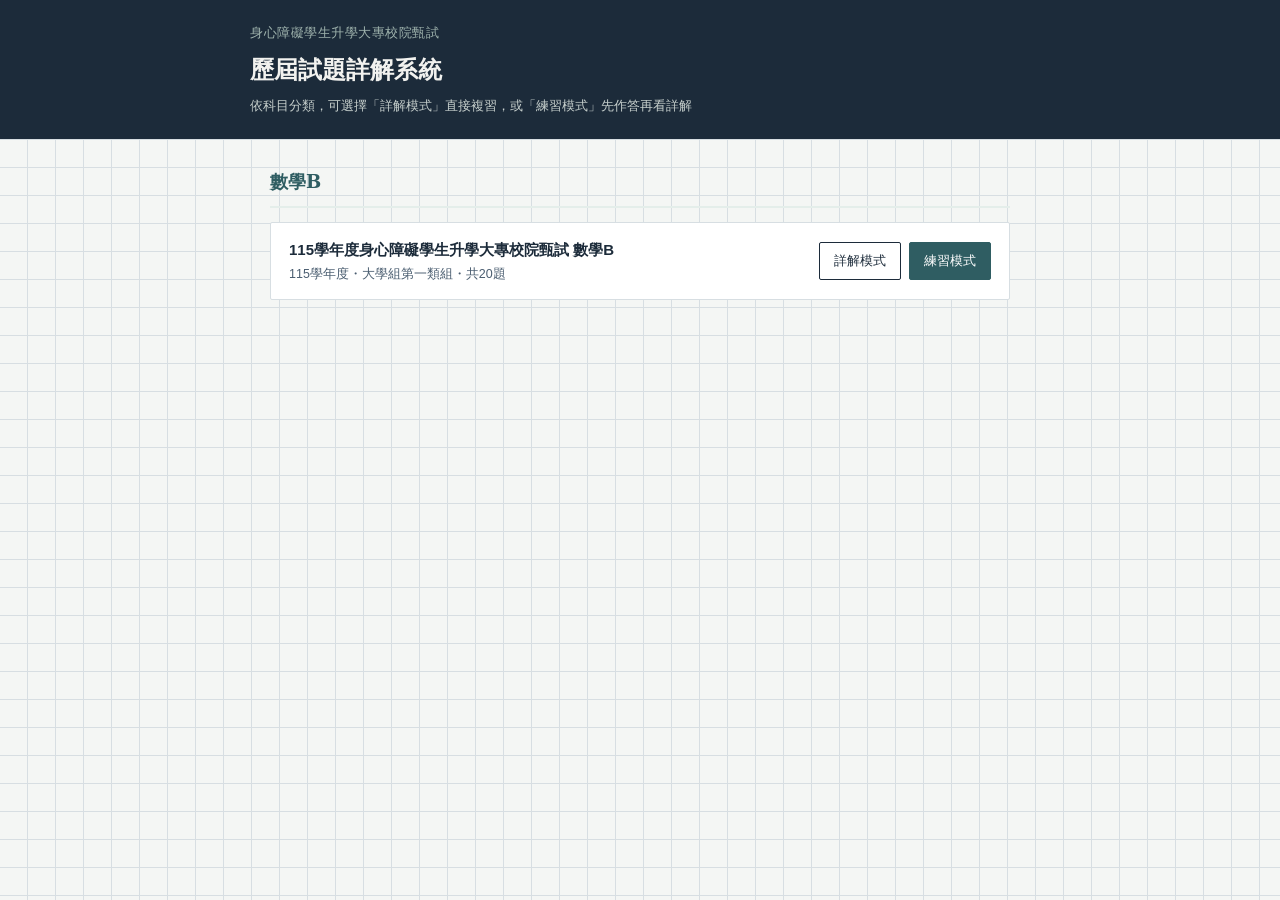
==== index.html @ 13c9425a "改資料夾位置" ====
<!DOCTYPE html>
<html lang="zh-Hant">
<head>
<meta charset="UTF-8">
<meta name="viewport" content="width=device-width, initial-scale=1.0">
<title>歷屆試題詳解系統</title>
<link rel="stylesheet" href="shared/styles.css">
</head>
<body>

<header class="top">
  <div class="inner">
    <div class="kicker">身心障礙學生升學大專校院甄試</div>
    <h1>歷屆試題詳解系統</h1>
    <div class="meta">依科目分類，可選擇「詳解模式」直接複習，或「練習模式」先作答再看詳解</div>
  </div>
</header>

<div class="wrap">
  <div id="content">
    <div class="empty-note">載入中…</div>
  </div>
</div>

<script>
async function loadManifest(){
  const contentEl = document.getElementById('content');
  try{
    const res = await fetch('manifest.json');
    if(!res.ok) throw new Error('manifest fetch failed');
    const data = await res.json();
    renderExams(data.exams || []);
  }catch(err){
    contentEl.innerHTML = '<div class="empty-note">' +
      '無法載入考卷清單。若你是直接用瀏覽器打開這個檔案（file://），' +
      '請改成透過網頁伺服器開啟（例如部署到GitHub Pages後用網址開啟），' +
      '否則瀏覽器會擋掉本機JSON的讀取。</div>';
    console.error(err);
  }
}

function renderExams(exams){
  const contentEl = document.getElementById('content');
  if(exams.length === 0){
    contentEl.innerHTML = '<div class="empty-note">目前還沒有任何考卷資料。</div>';
    return;
  }
  // group by subject
  const groups = {};
  exams.forEach(function(ex){
    const key = ex.subject || '未分類';
    if(!groups[key]) groups[key] = [];
    groups[key].push(ex);
  });

  let html = '';
  Object.keys(groups).sort().forEach(function(subject){
    html += '<div class="subject-group"><h2>' + escapeHtml(subject) + '</h2>';
    groups[subject]
      .sort(function(a,b){ return (b.year||'').localeCompare(a.year||''); })
      .forEach(function(ex){
        html += '<div class="exam-row">';
        html += '<div><div class="exam-title">' + escapeHtml(ex.title || (ex.year+'年 '+ex.subject)) + '</div>';
        html += '<div class="exam-meta">' + escapeHtml(ex.year) + '學年度・' + escapeHtml(ex.group||'') +
                 '・共' + (ex.questionCount||'') + '題</div></div>';
        html += '<div class="exam-actions">';
        html += '<a href="viewer.html?exam=' + encodeURIComponent(ex.id) + '">詳解模式</a>';
        html += '<a class="primary" href="practice.html?exam=' + encodeURIComponent(ex.id) + '">練習模式</a>';
        html += '</div></div>';
      });
    html += '</div>';
  });
  contentEl.innerHTML = html;
}

function escapeHtml(str){
  const div = document.createElement('div');
  div.textContent = str == null ? '' : String(str);
  return div.innerHTML;
}

loadManifest();
</script>

</body>
</html>
---- shared/styles.css ----
:root{
  --ink:#1c2b3a;
  --slate:#4a5d70;
  --paper:#f4f6f4;
  --card:#ffffff;
  --line:#d7dee2;
  --accent:#2f5d62;
  --accent-soft:#e4eeea;
  --mark:#c98a2d;
  --mark-soft:#faf1de;
  --bad:#a94442;
  --bad-soft:#f7e6e5;
  --good:#2f6f4a;
  --good-soft:#e6f2ea;
  --mono:"Consolas","SFMono-Regular","Menlo",monospace;
  --serif:"Noto Serif TC","Songti TC","PMingLiU","serif";
  --sans:"Noto Sans TC","PingFang TC","Microsoft JhengHei","Heiti TC",sans-serif;
}
*{box-sizing:border-box;}
html,body{margin:0;padding:0;}
body{
  font-family:var(--sans);
  color:var(--ink);
  background-color:var(--paper);
  background-image:
    linear-gradient(var(--line) 1px, transparent 1px),
    linear-gradient(90deg, var(--line) 1px, transparent 1px);
  background-size:28px 28px;
  background-position:-1px -1px;
  line-height:1.7;
  -webkit-font-smoothing:antialiased;
}
.wrap{max-width:780px;margin:0 auto;padding:0 20px 80px;}
a{color:inherit;}

/* ---------- header ---------- */
header.top{
  position:sticky; top:0; z-index:10;
  background:var(--ink);
  color:#f2f2ef;
  padding:22px 20px;
  margin-bottom:28px;
}
header.top .inner{max-width:780px;margin:0 auto;}
header.top .kicker{font-size:13px; letter-spacing:.04em; color:#9fb3ad; margin-bottom:6px;}
header.top h1{font-family:var(--serif); font-size:24px; font-weight:600; margin:0 0 4px;}
header.top .meta{font-size:13px; color:#c7d0cd;}
header.top .backlink{
  display:inline-block; margin-top:10px; font-size:13px;
  color:#c7d0cd; text-decoration:none; border-bottom:1px solid #4a5d70;
}
header.top .backlink:hover{color:#fff;}

/* ---------- controls ---------- */
.controls{display:flex; gap:10px; flex-wrap:wrap; margin:16px 0 28px;}
.controls button, .controls a.btn{
  font-family:var(--sans); font-size:13px; cursor:pointer;
  border:1px solid var(--ink); background:var(--card); color:var(--ink);
  padding:8px 16px; border-radius:2px; text-decoration:none;
  display:inline-block; transition:background .15s, color .15s;
}
.controls button:hover, .controls a.btn:hover{background:var(--ink); color:#fff;}
.controls .primary{background:var(--accent); border-color:var(--accent); color:#fff;}
.controls .primary:hover{background:#254a4e;}

/* ---------- question cards (viewer) ---------- */
.qcard{
  background:var(--card);
  border:1px solid var(--line);
  border-left:5px solid var(--accent);
  border-radius:2px;
  margin-bottom:18px;
  overflow:hidden;
}
.qhead{display:flex; align-items:flex-start; gap:14px; padding:18px 20px 16px; cursor:pointer;}
.qnum{flex:0 0 auto; font-family:var(--serif); font-size:20px; font-weight:600; color:var(--accent); width:34px;}
.qbody{flex:1 1 auto; min-width:0;}
.qtext{font-size:15.5px; color:var(--ink); margin-bottom:10px;}
.options{display:grid; grid-template-columns:1fr 1fr; gap:6px 18px; font-size:14.5px; color:var(--slate);}
.options div{padding:2px 0;}
.ans-badge{
  flex:0 0 auto; font-family:var(--mono); font-size:13px; font-weight:700;
  color:#fff; background:var(--mark); border-radius:50%;
  width:30px; height:30px; display:flex; align-items:center; justify-content:center; margin-top:2px;
}
.solution{border-top:1px dashed var(--line); background:var(--mark-soft); padding:18px 20px 20px 20px; display:none;}
.qcard.open .solution{display:block;}
.solution .label{font-size:12px; letter-spacing:.03em; color:var(--mark); font-weight:700; margin-bottom:10px;}
.solution .steps{margin:0; padding-left:0; list-style:none;}
.solution .steps li{position:relative; padding:4px 0 4px 22px; font-size:14.5px; color:var(--ink);}
.solution .steps li::before{content:"›"; position:absolute; left:2px; top:4px; color:var(--mark); font-weight:700;}
.final{margin-top:12px; padding-top:10px; border-top:1px solid var(--line); font-weight:700; color:var(--accent); font-size:15px;}

/* ---------- practice mode ---------- */
.pcard{
  background:var(--card); border:1px solid var(--line); border-left:5px solid var(--slate);
  border-radius:2px; margin-bottom:18px; padding:18px 20px 20px;
}
.pcard.correct{border-left-color:var(--good);}
.pcard.wrong{border-left-color:var(--bad);}
.pcard .qhead2{display:flex; gap:14px; align-items:flex-start; margin-bottom:12px;}
.pcard .qnum{flex:0 0 auto; font-family:var(--serif); font-size:20px; font-weight:600; color:var(--slate); width:34px;}
.pcard .qtext{font-size:15.5px;}
.poptions{display:grid; grid-template-columns:1fr 1fr; gap:8px 14px; margin-left:48px;}
.poption{
  border:1px solid var(--line); border-radius:3px; padding:9px 12px;
  font-size:14.5px; cursor:pointer; background:#fbfbfa;
  transition:background .12s, border-color .12s;
}
.poption:hover{background:var(--accent-soft);}
.poption.selected{border-color:var(--accent); background:var(--accent-soft); font-weight:600;}
.poption.correct-pick{border-color:var(--good); background:var(--good-soft); font-weight:700;}
.poption.wrong-pick{border-color:var(--bad); background:var(--bad-soft); font-weight:700;}
.poption.reveal-correct{border-color:var(--good); background:var(--good-soft);}
.presult{
  margin:12px 0 0 48px; padding:10px 14px; border-radius:3px;
  font-size:13.5px; font-weight:700; display:none;
}
.presult.show{display:block;}
.presult.right{background:var(--good-soft); color:var(--good);}
.presult.wrong{background:var(--bad-soft); color:var(--bad);}
.psolution{
  margin:14px 0 0 48px; padding:14px 16px; background:var(--mark-soft);
  border-radius:3px; display:none;
}
.psolution.show{display:block;}
.psolution .label{font-size:12px; letter-spacing:.03em; color:var(--mark); font-weight:700; margin-bottom:8px;}
.psolution .steps{margin:0; padding-left:0; list-style:none;}
.psolution .steps li{position:relative; padding:4px 0 4px 22px; font-size:14px;}
.psolution .steps li::before{content:"›"; position:absolute; left:2px; top:4px; color:var(--mark); font-weight:700;}

.summary-bar{
  position:sticky; bottom:0; background:var(--ink); color:#fff;
  padding:14px 20px; margin-top:20px; border-radius:2px;
  display:flex; justify-content:space-between; align-items:center; flex-wrap:wrap; gap:10px;
  font-size:14px;
}
.summary-bar .score{font-family:var(--serif); font-size:18px; font-weight:600;}

/* ---------- entry portal ---------- */
.subject-group{margin-bottom:32px;}
.subject-group h2{
  font-family:var(--serif); font-size:18px; font-weight:600;
  color:var(--accent); border-bottom:2px solid var(--accent-soft); padding-bottom:8px; margin-bottom:14px;
}
.exam-row{
  display:flex; align-items:center; justify-content:space-between; gap:14px;
  background:var(--card); border:1px solid var(--line); border-radius:2px;
  padding:14px 18px; margin-bottom:10px; flex-wrap:wrap;
}
.exam-row .exam-title{font-size:15px; font-weight:600;}
.exam-row .exam-meta{font-size:12.5px; color:var(--slate); margin-top:2px;}
.exam-row .exam-actions{display:flex; gap:8px; flex-wrap:wrap;}
.exam-row .exam-actions a{
  font-size:13px; padding:7px 14px; border-radius:2px; text-decoration:none;
  border:1px solid var(--ink); color:var(--ink);
}
.exam-row .exam-actions a.primary{background:var(--accent); border-color:var(--accent); color:#fff;}
.empty-note{font-size:14px; color:var(--slate); padding:20px; text-align:center;}

/* ---------- math notation ---------- */
.frac{
  display:inline-flex; flex-direction:column; align-items:center;
  vertical-align:middle; margin:0 3px; font-size:0.92em; line-height:1.15; text-align:center;
}
.frac .num, .frac .den{padding:0 4px; white-space:nowrap;}
.frac .num{border-bottom:1.2px solid currentColor;}
.frac.small{font-size:0.78em;}
sup{font-size:0.72em;}
sub{font-size:0.72em;}
sup .frac, sub .frac{font-size:0.85em; margin:0 1px;}
.matrix{display:inline-flex; align-items:center; vertical-align:middle; margin:0 4px;}
.matrix .bracket{font-size:2em; font-weight:300; line-height:1; padding:0 1px; transform:scaleY(1.15);}
.matrix .mgrid{display:inline-grid; gap:2px 14px; padding:0 5px; text-align:center; font-variant-numeric:tabular-nums;}
.matrix .mgrid.c2{grid-template-columns:repeat(2, minmax(16px,auto));}
.eqblock{display:block; margin:6px 0 6px 22px; font-size:14.5px;}

.note{
  max-width:780px; margin:0 auto 24px; padding:14px 18px;
  background:var(--accent-soft); border-left:4px solid var(--accent);
  font-size:13.5px; color:var(--slate);
}

@media print{
  body{background:#fff;}
  header.top{position:static; background:#fff; color:var(--ink); border-bottom:2px solid var(--ink);}
  header.top .kicker,header.top .meta{color:var(--slate);}
  .controls{display:none;}
  .qcard{break-inside:avoid; border-left-width:3px;}
  .solution{display:block !important; background:#fff;}
}
@media (max-width:560px){
  .options{grid-template-columns:1fr;}
  .poptions{grid-template-columns:1fr; margin-left:0;}
  .presult, .psolution{margin-left:0;}
  .qhead{padding:14px 14px 12px;}
  .solution{padding:14px 14px 16px;}
}
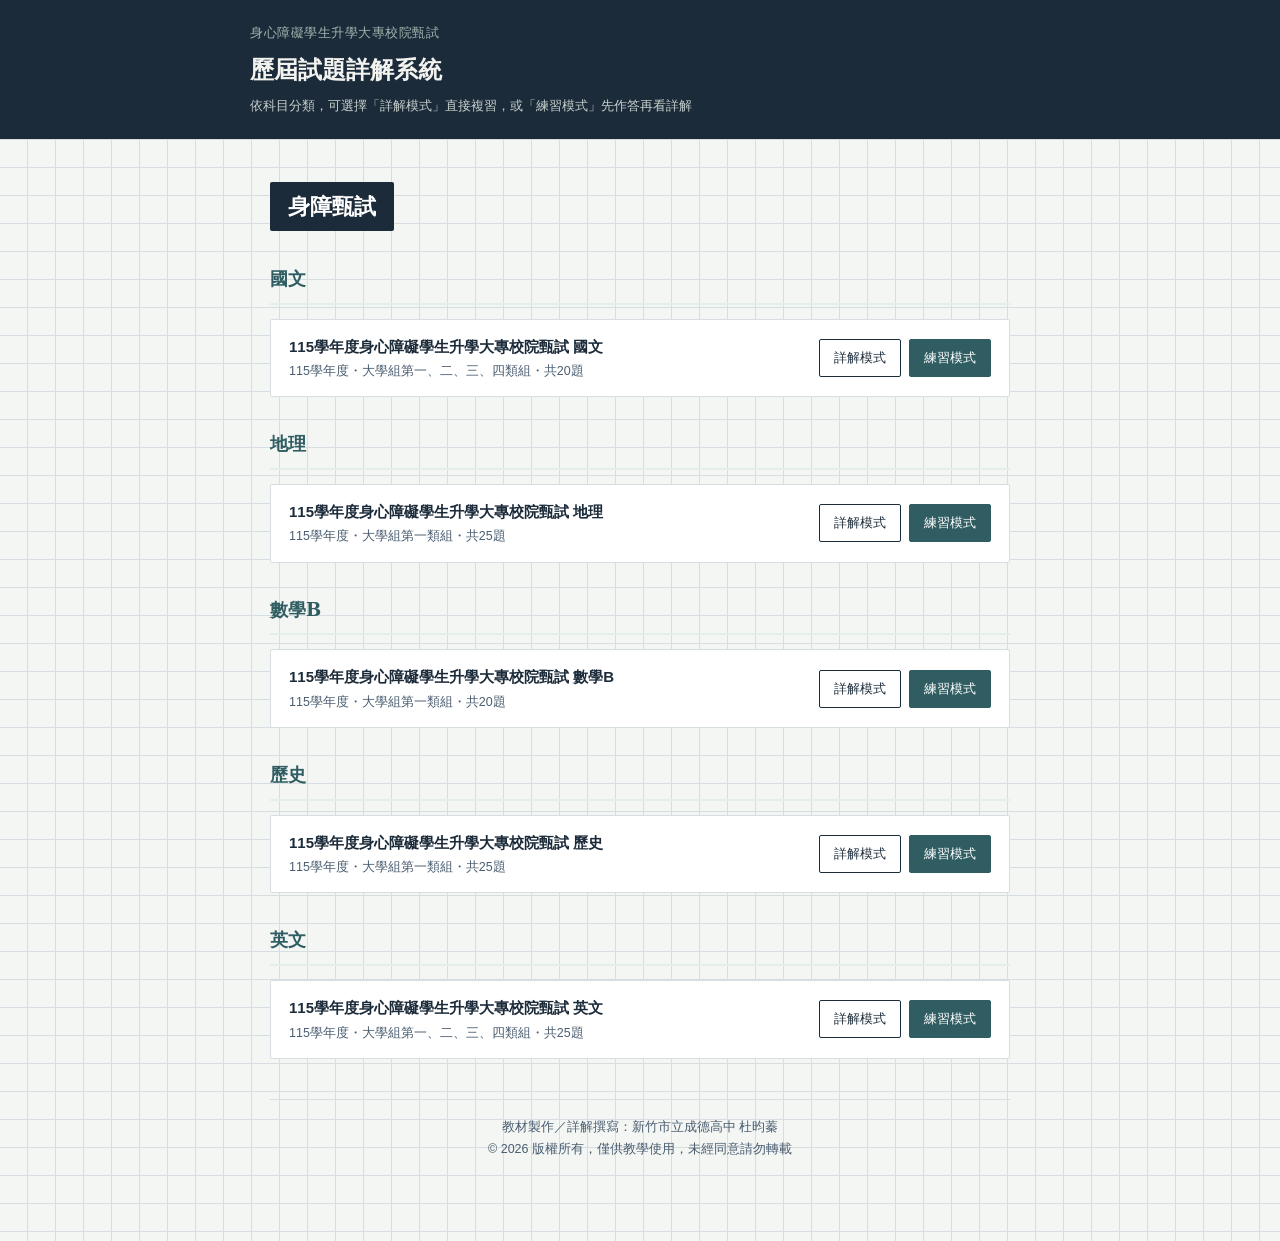
==== commit 81a93744: "Add files via upload" ====
--- a/index.html
+++ b/index.html
@@ -20,6 +20,10 @@
   <div id="content">
     <div class="empty-note">載入中…</div>
   </div>
+  <footer class="site-footer">
+    教材製作／詳解撰寫：新竹市立成德高中 杜昀蓁<br>
+    © 2026 版權所有，僅供教學使用，未經同意請勿轉載
+  </footer>
 </div>
 
 <script>
@@ -45,29 +49,47 @@
     contentEl.innerHTML = '<div class="empty-note">目前還沒有任何考卷資料。</div>';
     return;
   }
-  // group by subject
-  const groups = {};
+  // group by category, then by subject within category
+  const categories = {};
   exams.forEach(function(ex){
-    const key = ex.subject || '未分類';
-    if(!groups[key]) groups[key] = [];
-    groups[key].push(ex);
+    const cat = ex.category || '未分類';
+    const subj = ex.subject || '未分類';
+    if(!categories[cat]) categories[cat] = {};
+    if(!categories[cat][subj]) categories[cat][subj] = [];
+    categories[cat][subj].push(ex);
+  });
+
+  // preferred category order, unknown categories appended after
+  const preferredOrder = ['身障甄試', '學測'];
+  const catKeys = Object.keys(categories).sort(function(a,b){
+    const ia = preferredOrder.indexOf(a);
+    const ib = preferredOrder.indexOf(b);
+    if(ia === -1 && ib === -1) return a.localeCompare(b);
+    if(ia === -1) return 1;
+    if(ib === -1) return -1;
+    return ia - ib;
   });
 
   let html = '';
-  Object.keys(groups).sort().forEach(function(subject){
-    html += '<div class="subject-group"><h2>' + escapeHtml(subject) + '</h2>';
-    groups[subject]
-      .sort(function(a,b){ return (b.year||'').localeCompare(a.year||''); })
-      .forEach(function(ex){
-        html += '<div class="exam-row">';
-        html += '<div><div class="exam-title">' + escapeHtml(ex.title || (ex.year+'年 '+ex.subject)) + '</div>';
-        html += '<div class="exam-meta">' + escapeHtml(ex.year) + '學年度・' + escapeHtml(ex.group||'') +
-                 '・共' + (ex.questionCount||'') + '題</div></div>';
-        html += '<div class="exam-actions">';
-        html += '<a href="viewer.html?exam=' + encodeURIComponent(ex.id) + '">詳解模式</a>';
-        html += '<a class="primary" href="practice.html?exam=' + encodeURIComponent(ex.id) + '">練習模式</a>';
-        html += '</div></div>';
-      });
+  catKeys.forEach(function(cat){
+    html += '<div class="category-group"><h1 class="category-title">' + escapeHtml(cat) + '</h1>';
+    const subjects = categories[cat];
+    Object.keys(subjects).sort().forEach(function(subject){
+      html += '<div class="subject-group"><h2>' + escapeHtml(subject) + '</h2>';
+      subjects[subject]
+        .sort(function(a,b){ return (b.year||'').localeCompare(a.year||''); })
+        .forEach(function(ex){
+          html += '<div class="exam-row">';
+          html += '<div><div class="exam-title">' + escapeHtml(ex.title || (ex.year+'年 '+ex.subject)) + '</div>';
+          html += '<div class="exam-meta">' + escapeHtml(ex.year) + '學年度・' + escapeHtml(ex.group||'') +
+                   '・共' + (ex.questionCount||'') + '題</div></div>';
+          html += '<div class="exam-actions">';
+          html += '<a href="viewer.html?exam=' + encodeURIComponent(ex.id) + '">詳解模式</a>';
+          html += '<a class="primary" href="practice.html?exam=' + encodeURIComponent(ex.id) + '">練習模式</a>';
+          html += '</div></div>';
+        });
+      html += '</div>';
+    });
     html += '</div>';
   });
   contentEl.innerHTML = html;
--- a/shared/styles.css
+++ b/shared/styles.css
@@ -136,8 +136,20 @@
   font-size:14px;
 }
 .summary-bar .score{font-family:var(--serif); font-size:18px; font-weight:600;}
+.summary-bar button{
+  font-family:var(--sans); font-size:13px; cursor:pointer;
+  border:1px solid #fff; background:var(--mark); color:#fff;
+  padding:7px 14px; border-radius:2px;
+}
+.summary-bar button:hover{background:#b47a24;}
 
 /* ---------- entry portal ---------- */
+.category-group{margin-bottom:40px;}
+.category-title{
+  font-family:var(--serif); font-size:22px; font-weight:700;
+  color:var(--ink); background:var(--ink); color:#fff;
+  display:inline-block; padding:6px 18px; border-radius:2px; margin-bottom:18px;
+}
 .subject-group{margin-bottom:32px;}
 .subject-group h2{
   font-family:var(--serif); font-size:18px; font-weight:600;
@@ -181,6 +193,13 @@
   font-size:13.5px; color:var(--slate);
 }
 
+.site-footer{
+  max-width:780px; margin:32px auto 0; padding:16px 18px 0;
+  border-top:1px solid var(--line);
+  font-size:12.5px; color:var(--slate); text-align:center;
+  line-height:1.8;
+}
+
 @media print{
   body{background:#fff;}
   header.top{position:static; background:#fff; color:var(--ink); border-bottom:2px solid var(--ink);}
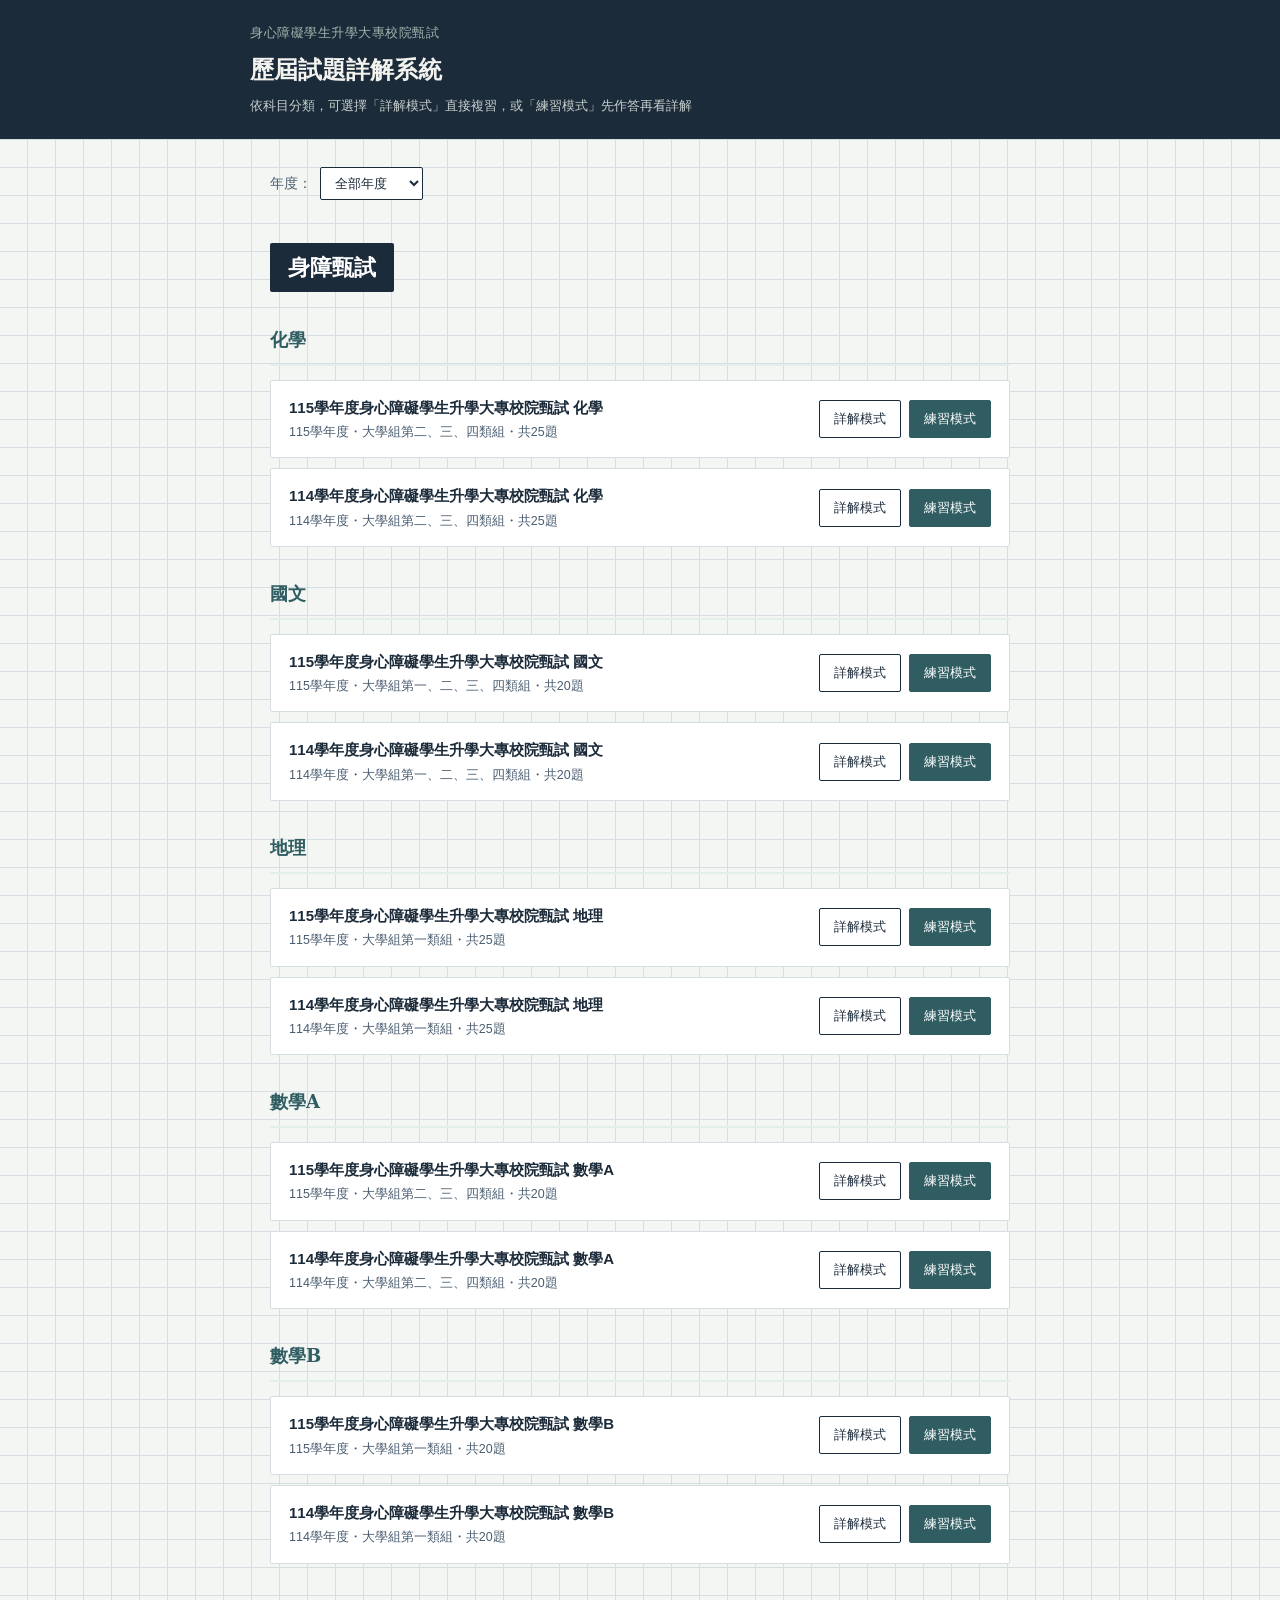
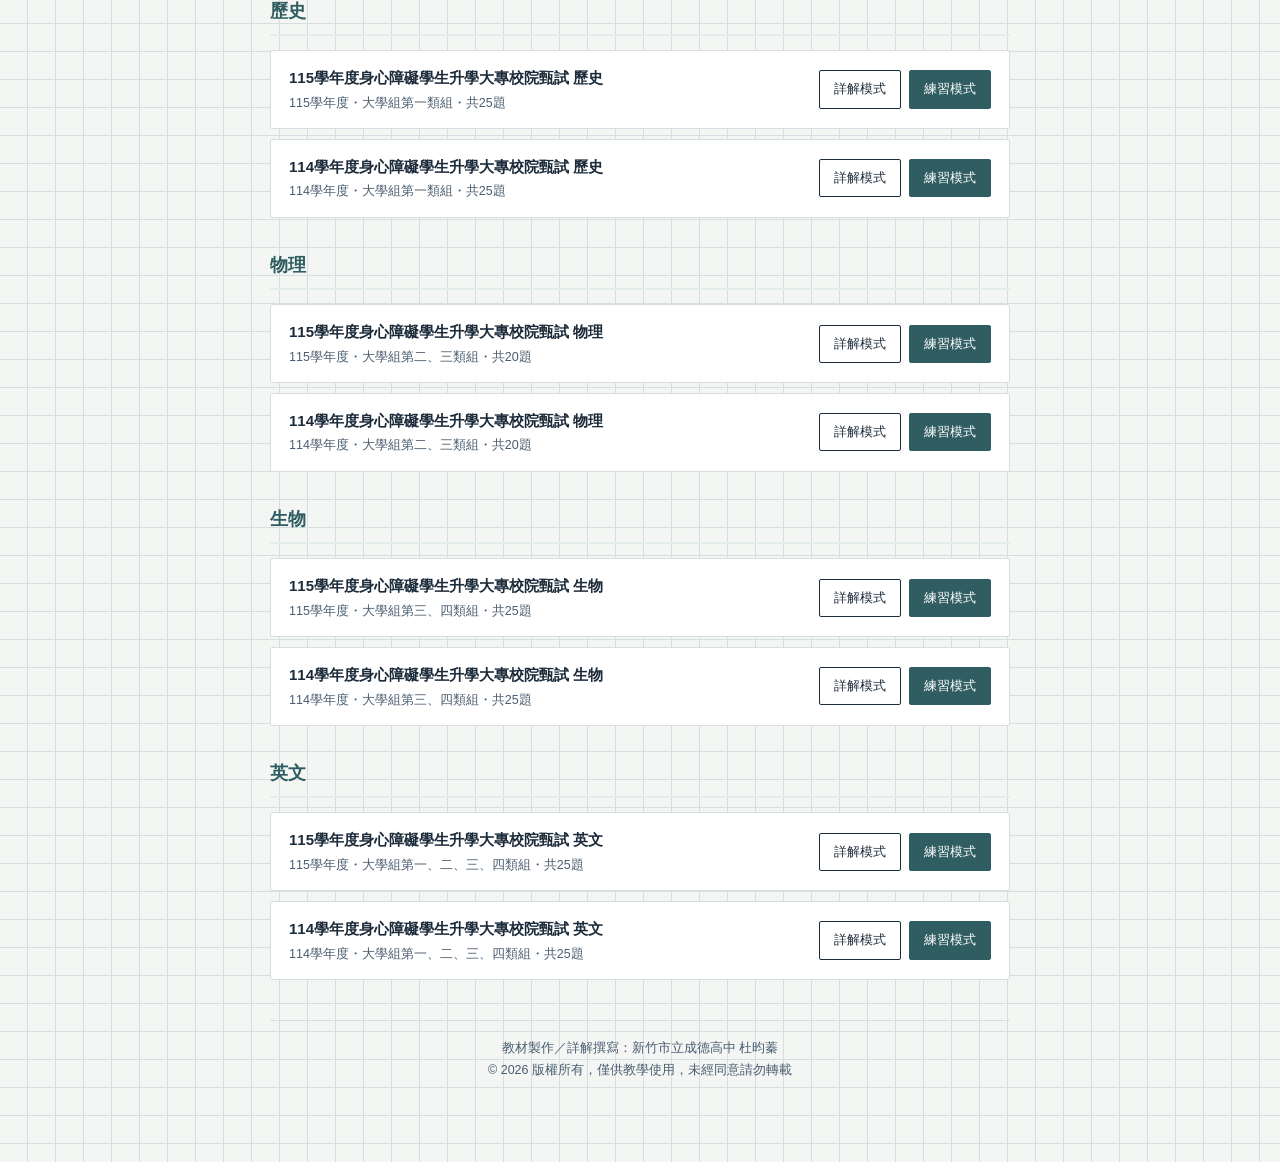
==== commit 9fa07dbe: "Add files via upload" ====
--- a/index.html
+++ b/index.html
@@ -17,6 +17,12 @@
 </header>
 
 <div class="wrap">
+  <div class="controls" id="filterBar" style="display:none;">
+    <label for="yearFilter" style="display:flex; align-items:center; gap:8px; font-size:14px; color:var(--slate);">
+      年度：
+      <select id="yearFilter" onchange="onYearChange()"></select>
+    </label>
+  </div>
   <div id="content">
     <div class="empty-note">載入中…</div>
   </div>
@@ -27,13 +33,17 @@
 </div>
 
 <script>
+let allExams = [];
+
 async function loadManifest(){
   const contentEl = document.getElementById('content');
   try{
     const res = await fetch('manifest.json');
     if(!res.ok) throw new Error('manifest fetch failed');
     const data = await res.json();
-    renderExams(data.exams || []);
+    allExams = data.exams || [];
+    setupYearFilter(allExams);
+    renderExams(allExams);
   }catch(err){
     contentEl.innerHTML = '<div class="empty-note">' +
       '無法載入考卷清單。若你是直接用瀏覽器打開這個檔案（file://），' +
@@ -43,10 +53,31 @@
   }
 }
 
+function setupYearFilter(exams){
+  const years = Array.from(new Set(exams.map(function(ex){ return ex.year; }).filter(Boolean)));
+  years.sort(function(a,b){ return b.localeCompare(a); }); // newest first
+  if(years.length === 0) return;
+
+  const select = document.getElementById('yearFilter');
+  let html = '<option value="">全部年度</option>';
+  years.forEach(function(y){
+    html += '<option value="' + escapeHtml(y) + '">' + escapeHtml(y) + '學年度</option>';
+  });
+  select.innerHTML = html;
+  document.getElementById('filterBar').style.display = 'flex';
+}
+
+function onYearChange(){
+  const year = document.getElementById('yearFilter').value;
+  const filtered = year ? allExams.filter(function(ex){ return ex.year === year; }) : allExams;
+  renderExams(filtered);
+}
+
 function renderExams(exams){
   const contentEl = document.getElementById('content');
   if(exams.length === 0){
-    contentEl.innerHTML = '<div class="empty-note">目前還沒有任何考卷資料。</div>';
+    const msg = allExams.length === 0 ? '目前還沒有任何考卷資料。' : '這個年度目前沒有考卷資料。';
+    contentEl.innerHTML = '<div class="empty-note">' + msg + '</div>';
     return;
   }
   // group by category, then by subject within category
--- a/shared/styles.css
+++ b/shared/styles.css
@@ -62,6 +62,11 @@
 .controls button:hover, .controls a.btn:hover{background:var(--ink); color:#fff;}
 .controls .primary{background:var(--accent); border-color:var(--accent); color:#fff;}
 .controls .primary:hover{background:#254a4e;}
+.controls select{
+  font-family:var(--sans); font-size:13px; color:var(--ink);
+  border:1px solid var(--ink); background:var(--card);
+  padding:7px 10px; border-radius:2px; cursor:pointer;
+}
 
 /* ---------- question cards (viewer) ---------- */
 .qcard{
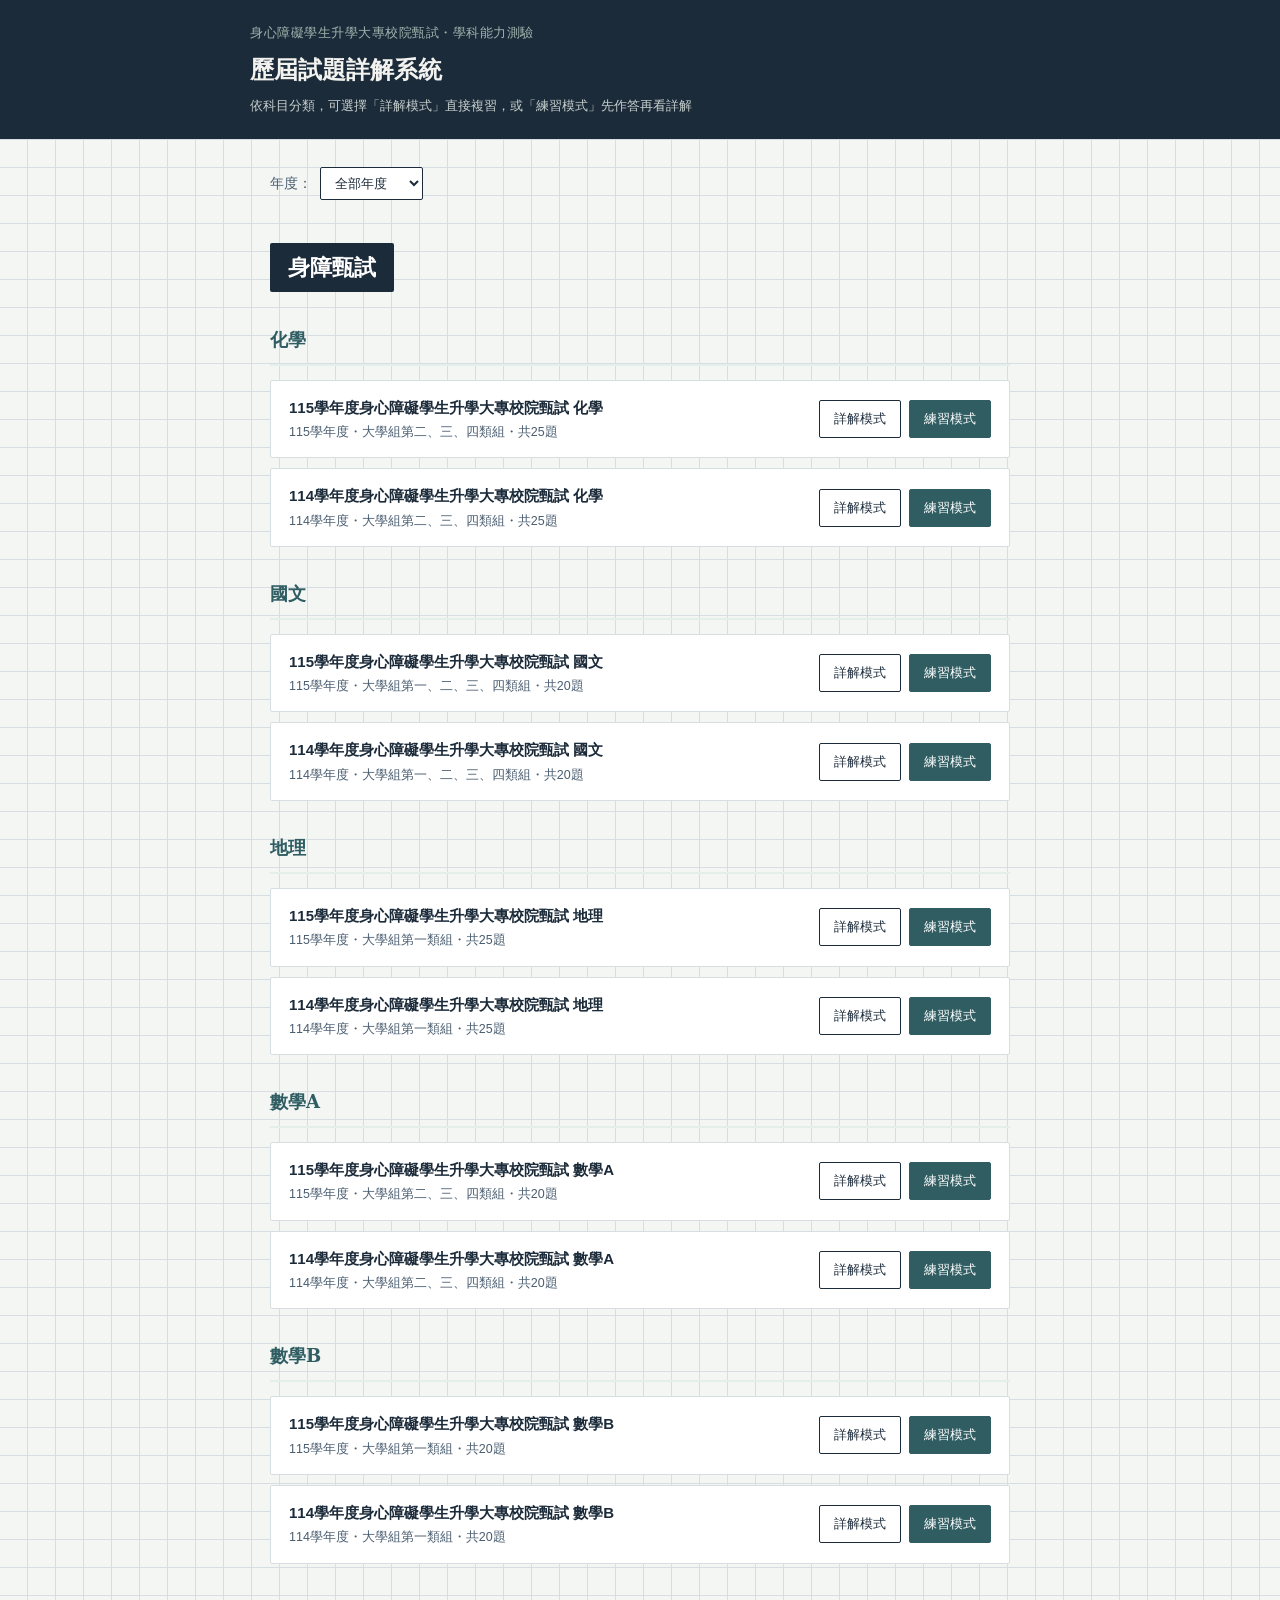
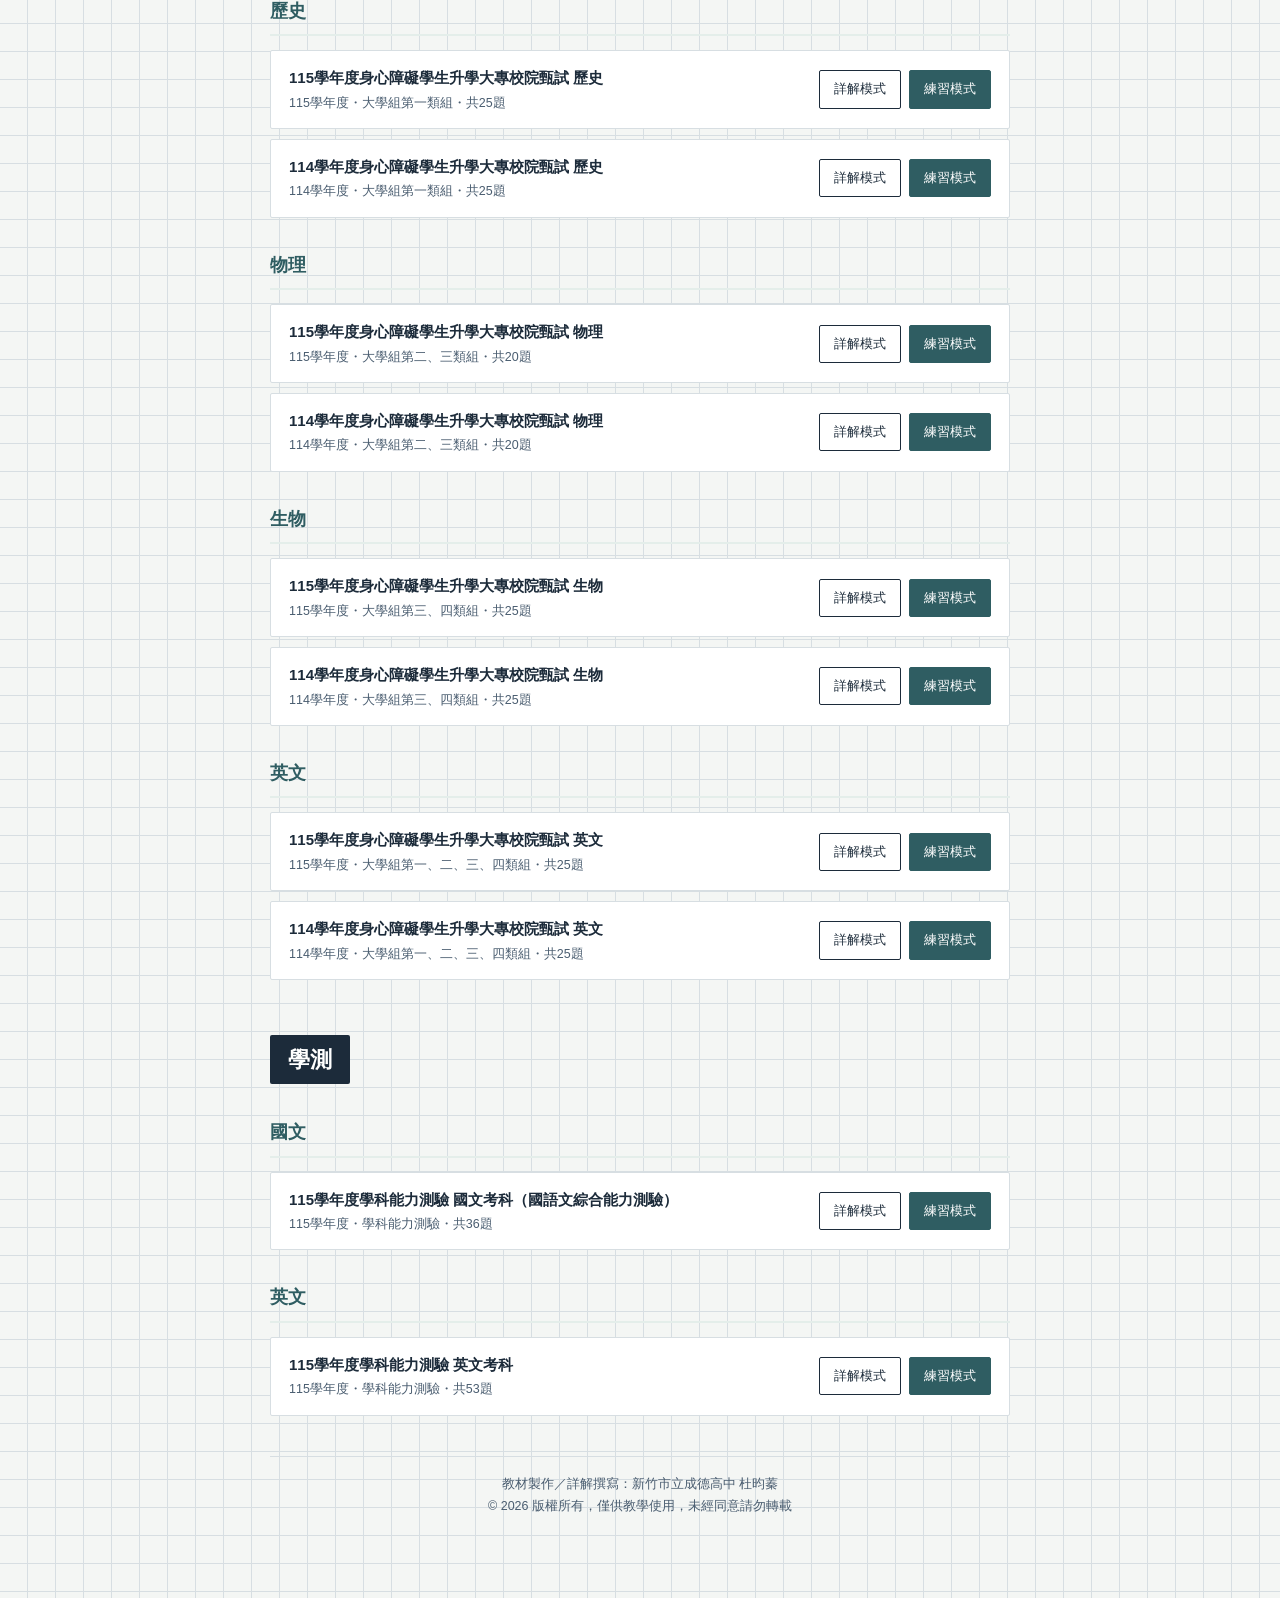
==== commit 1dd11d79: "Add files via upload" ====
--- a/index.html
+++ b/index.html
@@ -10,7 +10,7 @@
 
 <header class="top">
   <div class="inner">
-    <div class="kicker">身心障礙學生升學大專校院甄試</div>
+    <div class="kicker">身心障礙學生升學大專校院甄試・學科能力測驗</div>
     <h1>歷屆試題詳解系統</h1>
     <div class="meta">依科目分類，可選擇「詳解模式」直接複習，或「練習模式」先作答再看詳解</div>
   </div>
--- a/shared/styles.css
+++ b/shared/styles.css
@@ -148,6 +148,46 @@
 }
 .summary-bar button:hover{background:#b47a24;}
 
+/* ---------- notes (text + handwriting) ---------- */
+.notes-block{margin-top:14px; padding-top:12px; border-top:1px dashed var(--line);}
+.notes-toggle{
+  font-family:var(--sans); font-size:12.5px; cursor:pointer;
+  border:1px solid var(--line); background:#fbfbfa; color:var(--slate);
+  padding:5px 12px; border-radius:2px;
+}
+.notes-toggle:hover{background:var(--accent-soft); color:var(--ink); border-color:var(--accent);}
+.notes-panel{margin-top:10px;}
+.notes-tabs{display:flex; gap:6px; margin-bottom:8px;}
+.notes-tab{
+  font-family:var(--sans); font-size:12px; cursor:pointer;
+  border:1px solid var(--line); background:#fff; color:var(--slate);
+  padding:5px 12px; border-radius:2px;
+}
+.notes-tab.active{background:var(--ink); color:#fff; border-color:var(--ink);}
+.notes-textarea{
+  width:100%; min-height:90px; padding:10px; box-sizing:border-box;
+  font-family:var(--sans); font-size:14px; color:var(--ink);
+  border:1px solid var(--line); border-radius:2px; resize:vertical;
+  background:#fffef9;
+}
+.notes-draw-toolbar{display:flex; gap:6px; margin-bottom:6px;}
+.notes-draw-toolbar button.draw-tool.active{background:var(--accent); color:#fff; border-color:var(--accent);}
+.notes-draw-toolbar button{
+  font-family:var(--sans); font-size:12px; cursor:pointer;
+  border:1px solid var(--line); background:#fff; color:var(--slate);
+  padding:5px 12px; border-radius:2px;
+}
+.notes-canvas{
+  width:100%; max-width:600px; height:220px;
+  border:1px solid var(--line); border-radius:2px;
+  background:#fff; touch-action:none; cursor:crosshair;
+  display:block;
+}
+.pcard .notes-block{margin-left:48px;}
+@media (max-width:560px){
+  .pcard .notes-block{margin-left:0;}
+}
+
 /* ---------- entry portal ---------- */
 .category-group{margin-bottom:40px;}
 .category-title{
@@ -212,6 +252,7 @@
   .controls{display:none;}
   .qcard{break-inside:avoid; border-left-width:3px;}
   .solution{display:block !important; background:#fff;}
+  .notes-block{display:none;}
 }
 @media (max-width:560px){
   .options{grid-template-columns:1fr;}
@@ -220,3 +261,46 @@
   .qhead{padding:14px 14px 12px;}
   .solution{padding:14px 14px 16px;}
 }
+
+/* ---------- 學測題型：段落標題、題組文章、多選、非選 ---------- */
+.section-title{
+  font-family:var(--serif); font-size:17px; font-weight:700; color:#fff;
+  background:var(--accent); padding:8px 16px; margin:30px 0 16px; border-radius:2px;
+}
+.passage{
+  background:#fffef9; border:1px solid var(--line); border-left:5px solid var(--mark);
+  border-radius:2px; padding:14px 18px 6px; margin:0 0 16px; font-size:14.5px; line-height:1.85;
+}
+.passage .ptitle{font-size:12.5px; font-weight:700; color:var(--mark); margin-bottom:6px; letter-spacing:.03em;}
+.passage p{margin:0 0 10px;}
+.passage table{max-width:100%;}
+.passage-options{
+  display:grid; grid-template-columns:repeat(auto-fill,minmax(190px,1fr)); gap:4px 14px;
+  margin:6px 0 10px; padding-top:8px; border-top:1px dashed var(--line); color:var(--slate); font-size:14px;
+}
+.qtag{display:inline-block; font-size:11.5px; font-weight:700; padding:1px 8px; border-radius:10px; margin-right:6px; vertical-align:middle;}
+.qtag.multi{background:var(--mark-soft); color:var(--mark); border:1px solid var(--mark);}
+.qtag.open{background:var(--accent-soft); color:var(--accent); border:1px solid var(--accent);}
+.ans-badge.wide{width:auto; min-width:30px; padding:0 10px; border-radius:15px;}
+.model{background:#fff; border:1px solid var(--line); border-left:4px solid var(--good); padding:10px 14px; margin:0 0 12px; border-radius:2px;}
+.model .mlabel{font-size:12px; font-weight:700; color:var(--good); margin-bottom:4px;}
+.model .mline{font-size:14.5px; line-height:1.8;}
+.scoring{font-size:13px; color:var(--slate); margin:0 0 12px; line-height:1.7;}
+.open-input{
+  width:100%; min-height:110px; padding:10px; font-family:var(--sans); font-size:14.5px; color:var(--ink);
+  border:1px solid var(--line); border-radius:3px; background:#fffef9; resize:vertical;
+}
+.pcard .open-wrap{margin-left:48px;}
+.confirm-btn, .reveal-btn{
+  font-family:var(--sans); font-size:13px; cursor:pointer; margin:10px 0 0 48px;
+  border:1px solid var(--accent); background:var(--accent); color:#fff; padding:7px 16px; border-radius:2px;
+}
+.confirm-btn:hover, .reveal-btn:hover{background:#254a4e;}
+.multi-hint{margin:-4px 0 8px 48px; font-size:12.5px; color:var(--slate);}
+.poption.selected::before{content:"✔ ";}
+@media (max-width:560px){
+  .pcard .open-wrap, .confirm-btn, .reveal-btn, .multi-hint{margin-left:0;}
+}
+@media print{
+  .passage{break-inside:avoid;}
+}
